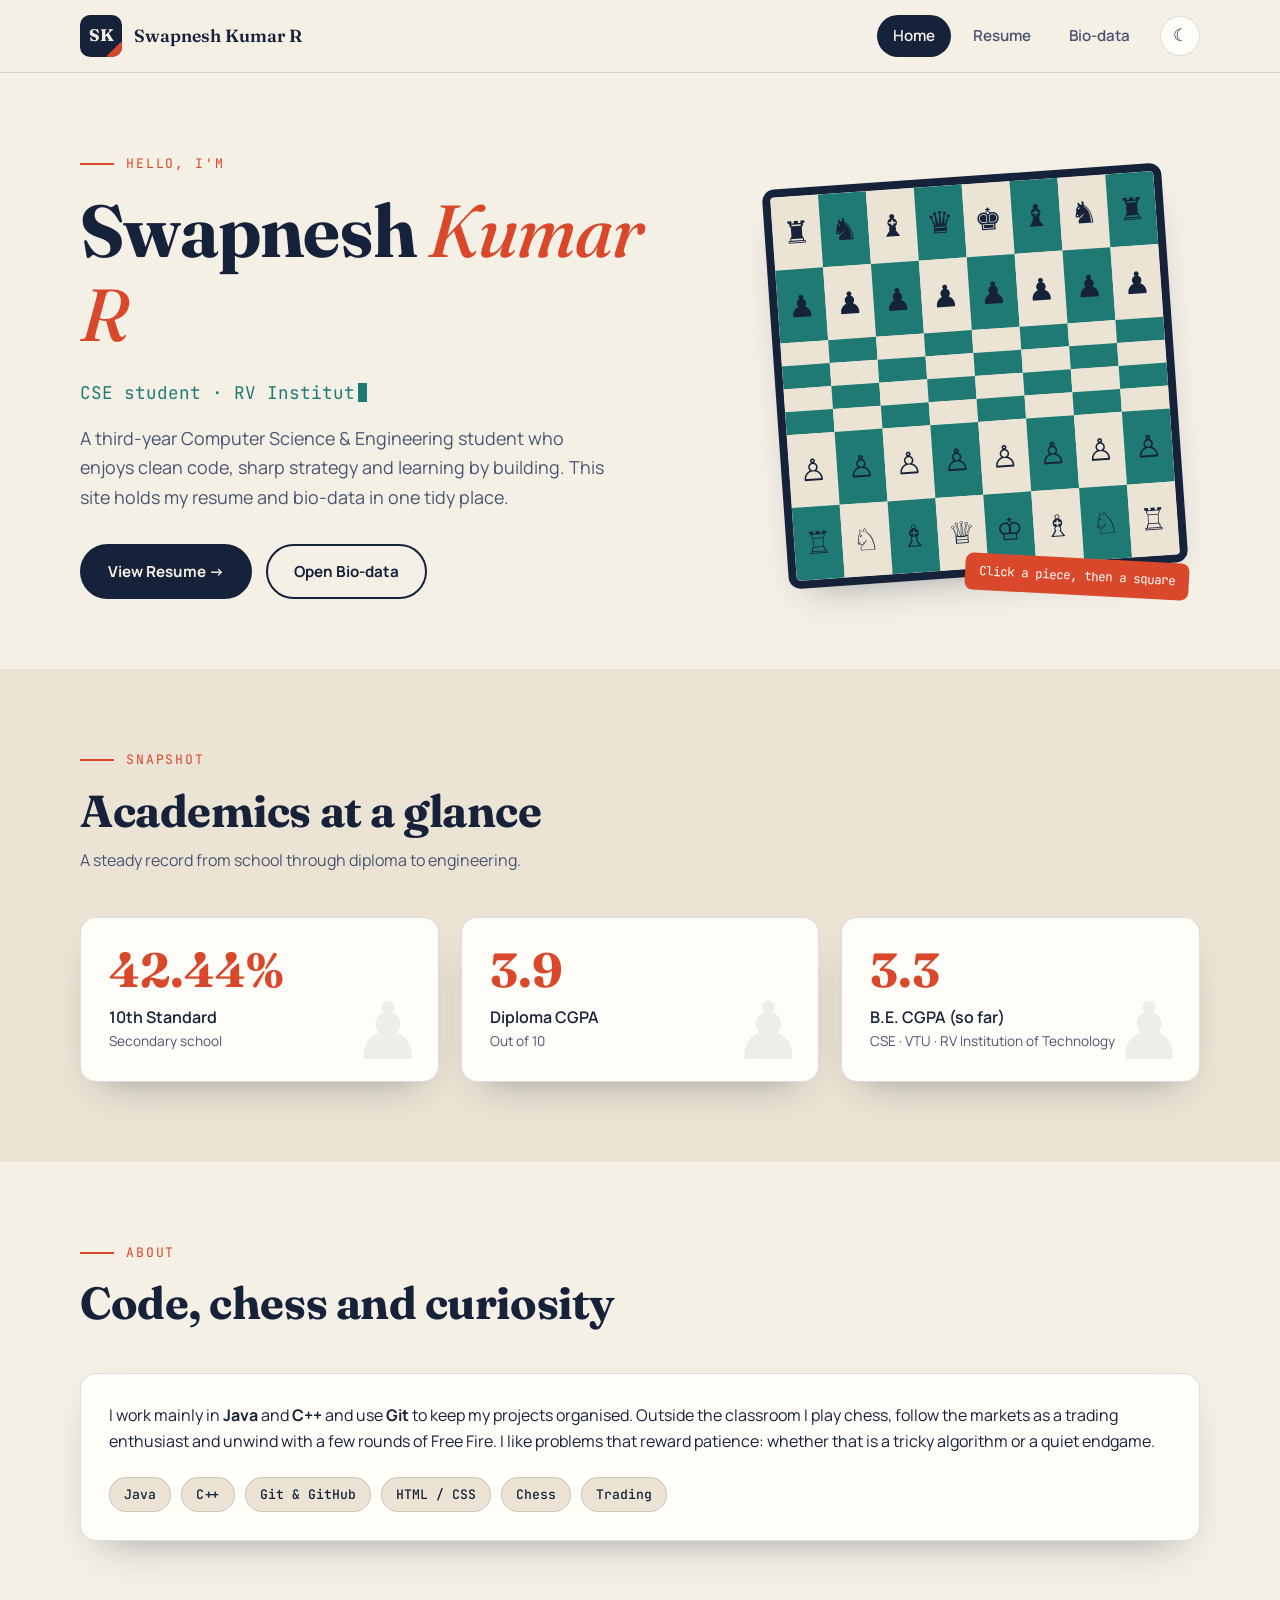
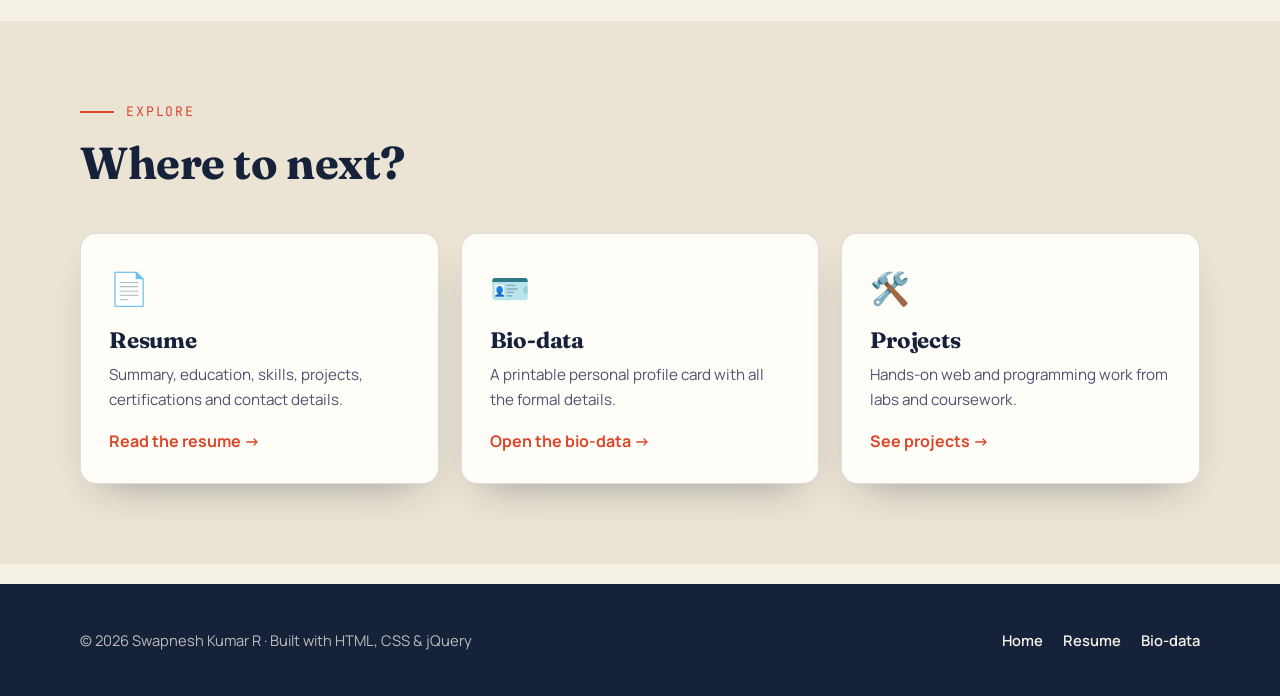
==== index.html @ 8de853ec "first commit" ====
<!DOCTYPE html>
<html lang="en">
<head>
  <meta charset="UTF-8">
  <meta name="viewport" content="width=device-width, initial-scale=1.0">
  <meta name="description" content="Personal website of Swapnesh Kumar R — CSE student, resume and bio-data.">
  <title>Swapnesh Kumar R — Home</title>
  <link rel="preconnect" href="https://fonts.googleapis.com">
  <link rel="preconnect" href="https://fonts.gstatic.com" crossorigin>
  <link href="https://fonts.googleapis.com/css2?family=Fraunces:ital,opsz,wght@0,9..144,500;0,9..144,700;1,9..144,500&family=JetBrains+Mono:wght@400;500&family=Manrope:wght@400;600;700&display=swap" rel="stylesheet">
  <link rel="stylesheet" href="style.css">
</head>
<body>

  <!-- ===== Header / Navigation ===== -->
  <header class="site-header">
    <div class="container nav-wrap">
      <a class="brand" href="index.html">
        <span class="brand-mark">SK</span>
        <span class="brand-name">Swapnesh Kumar R</span>
      </a>
      <button class="nav-toggle" aria-label="Toggle navigation" aria-expanded="false">
        <span></span><span></span><span></span>
      </button>
      <nav class="main-nav">
        <a class="nav-link" href="index.html">Home</a>
        <a class="nav-link" href="resume.html">Resume</a>
        <a class="nav-link" href="biodata.html">Bio-data</a>
        <button class="theme-toggle" aria-label="Toggle dark mode">☾</button>
      </nav>
    </div>
  </header>

  <main>
    <!-- ===== Hero ===== -->
    <section class="hero">
      <div class="container hero-grid">
        <div>
          <div class="eyebrow">Hello, I'm</div>
          <h1>Swapnesh <em>Kumar R</em></h1>
          <p class="typed-line"><span id="typed"></span><span class="cursor"></span></p>
          <p class="lead">
            A third-year Computer Science &amp; Engineering student who enjoys clean code,
            sharp strategy and learning by building. This site holds my resume and
            bio-data in one tidy place.
          </p>
          <div class="hero-actions">
            <a class="btn btn-primary" href="resume.html">View Resume →</a>
            <a class="btn btn-ghost" href="biodata.html">Open Bio-data</a>
          </div>
        </div>

        <div class="board-wrap">
          <div class="board" id="board" aria-label="Decorative interactive chessboard"></div>
          <span class="board-tag">Click a piece, then a square</span>
        </div>
      </div>
    </section>

    <!-- ===== Academic snapshot ===== -->
    <section class="section alt">
      <div class="container">
        <div class="section-head reveal">
          <div class="eyebrow">Snapshot</div>
          <h2>Academics at a glance</h2>
          <p>A steady record from school through diploma to engineering.</p>
        </div>

        <div class="stats">
          <div class="card stat reveal">
            <div class="num" data-count="94.72" data-suffix="%">0%</div>
            <div class="label">10th Standard</div>
            <div class="sub">Secondary school</div>
          </div>
          <div class="card stat reveal">
            <div class="num" data-count="8.9">0</div>
            <div class="label">Diploma CGPA</div>
            <div class="sub">Out of 10</div>
          </div>
          <div class="card stat reveal">
            <div class="num" data-count="7.6">0</div>
            <div class="label">B.E. CGPA (so far)</div>
            <div class="sub">CSE · VTU · RV Institution of Technology</div>
          </div>
        </div>
      </div>
    </section>

    <!-- ===== About ===== -->
    <section class="section">
      <div class="container">
        <div class="section-head reveal">
          <div class="eyebrow">About</div>
          <h2>Code, chess and curiosity</h2>
        </div>
        <div class="card reveal">
          <p>
            I work mainly in <strong>Java</strong> and <strong>C++</strong> and use
            <strong>Git</strong> to keep my projects organised. Outside the classroom I play
            chess, follow the markets as a trading enthusiast and unwind with a few rounds
            of Free Fire. I like problems that reward patience: whether that is a tricky
            algorithm or a quiet endgame.
          </p>
          <div class="chip-row">
            <span class="chip">Java</span>
            <span class="chip">C++</span>
            <span class="chip">Git &amp; GitHub</span>
            <span class="chip">HTML / CSS</span>
            <span class="chip">Chess</span>
            <span class="chip">Trading</span>
          </div>
        </div>
      </div>
    </section>

    <!-- ===== Explore ===== -->
    <section class="section alt">
      <div class="container">
        <div class="section-head reveal">
          <div class="eyebrow">Explore</div>
          <h2>Where to next?</h2>
        </div>
        <div class="link-grid">
          <a class="card link-card reveal" href="resume.html">
            <div class="icon">📄</div>
            <h3>Resume</h3>
            <p>Summary, education, skills, projects, certifications and contact details.</p>
            <span class="go">Read the resume →</span>
          </a>
          <a class="card link-card reveal" href="biodata.html">
            <div class="icon">🪪</div>
            <h3>Bio-data</h3>
            <p>A printable personal profile card with all the formal details.</p>
            <span class="go">Open the bio-data →</span>
          </a>
          <a class="card link-card reveal" href="resume.html#projects">
            <div class="icon">🛠️</div>
            <h3>Projects</h3>
            <p>Hands-on web and programming work from labs and coursework.</p>
            <span class="go">See projects →</span>
          </a>
        </div>
      </div>
    </section>
  </main>

  <footer class="site-footer">
    <div class="container footer-grid">
      <p>© <span id="year">2026</span> Swapnesh Kumar R · Built with HTML, CSS &amp; jQuery</p>
      <nav class="footer-links">
        <a href="index.html">Home</a>
        <a href="resume.html">Resume</a>
        <a href="biodata.html">Bio-data</a>
      </nav>
    </div>
  </footer>

  <script src="https://code.jquery.com/jquery-3.7.1.min.js"></script>
  <script src="script.js"></script>
</body>
</html>
---- style.css ----
/* =========================================================
   Swapnesh Kumar R — Personal Site
   Theme: "Ink & Paper" — warm paper, deep ink navy,
   vermilion accent, with a chessboard motif.
   ========================================================= */

:root {
  --paper: #f5f0e6;
  --paper-2: #ebe4d4;
  --card: #fffdf8;
  --ink: #16213a;
  --ink-soft: #4a5470;
  --accent: #d9482b;
  --accent-dark: #b23a21;
  --teal: #1f7a74;
  --gold: #c9972b;
  --line: rgba(22, 33, 58, 0.14);
  --shadow: 0 18px 40px -22px rgba(22, 33, 58, 0.45);
  --radius: 16px;
  --font-display: "Fraunces", Georgia, serif;
  --font-body: "Manrope", system-ui, sans-serif;
  --font-mono: "JetBrains Mono", ui-monospace, monospace;
}

[data-theme="dark"] {
  --paper: #0f1626;
  --paper-2: #151e33;
  --card: #1a243c;
  --ink: #f2ecdf;
  --ink-soft: #aab3c9;
  --accent: #ff6a47;
  --accent-dark: #ff8a6d;
  --teal: #4cc2b8;
  --gold: #e6b84a;
  --line: rgba(242, 236, 223, 0.14);
  --shadow: 0 18px 40px -22px rgba(0, 0, 0, 0.8);
}

* { box-sizing: border-box; margin: 0; padding: 0; }
html { scroll-behavior: smooth; }

body {
  font-family: var(--font-body);
  background: var(--paper);
  color: var(--ink);
  line-height: 1.65;
  transition: background 0.35s ease, color 0.35s ease;
  -webkit-font-smoothing: antialiased;
}

img { max-width: 100%; display: block; }
a { color: inherit; text-decoration: none; }
ul { list-style: none; }

.container { width: min(1120px, 92%); margin-inline: auto; }

h1, h2, h3, h4 {
  font-family: var(--font-display);
  line-height: 1.15;
  letter-spacing: -0.01em;
}

/* ---------- Scroll progress + back to top ---------- */
.progress-bar {
  position: fixed; top: 0; left: 0; height: 3px; width: 0;
  background: linear-gradient(90deg, var(--accent), var(--gold));
  z-index: 200;
}

.to-top {
  position: fixed; right: 22px; bottom: 22px;
  width: 46px; height: 46px; border-radius: 50%;
  border: 1px solid var(--line);
  background: var(--ink); color: var(--paper);
  font-size: 1.2rem; cursor: pointer;
  opacity: 0; transform: translateY(14px); pointer-events: none;
  transition: opacity 0.3s, transform 0.3s, background 0.2s;
  z-index: 150;
}
.to-top.show { opacity: 1; transform: none; pointer-events: auto; }
.to-top:hover { background: var(--accent); }

/* ---------- Header / nav ---------- */
.site-header {
  position: sticky; top: 0; z-index: 100;
  background: color-mix(in srgb, var(--paper) 88%, transparent);
  backdrop-filter: blur(10px);
  border-bottom: 1px solid var(--line);
}
.nav-wrap {
  display: flex; align-items: center; justify-content: space-between;
  height: 72px; gap: 20px;
}
.brand { display: flex; align-items: center; gap: 12px; }
.brand-mark {
  display: grid; place-items: center;
  width: 42px; height: 42px; border-radius: 10px;
  background: var(--ink); color: var(--paper);
  font-family: var(--font-display); font-weight: 700; font-size: 1.05rem;
  position: relative; overflow: hidden;
}
.brand-mark::after {
  content: ""; position: absolute; right: -9px; bottom: -9px;
  width: 20px; height: 20px; background: var(--accent);
  transform: rotate(45deg);
}
.brand-name { font-family: var(--font-display); font-weight: 600; font-size: 1.1rem; }

.main-nav { display: flex; align-items: center; gap: 6px; }
.nav-link {
  padding: 8px 16px; border-radius: 999px;
  font-weight: 600; font-size: 0.95rem; color: var(--ink-soft);
  transition: color 0.2s, background 0.2s;
}
.nav-link:hover { color: var(--ink); background: var(--paper-2); }
.nav-link.active { color: var(--paper); background: var(--ink); }

.theme-toggle {
  margin-left: 8px; width: 40px; height: 40px; border-radius: 50%;
  border: 1px solid var(--line); background: var(--card);
  color: var(--ink); cursor: pointer; font-size: 1.05rem;
  transition: transform 0.3s;
}
.theme-toggle:hover { transform: rotate(25deg); }

.nav-toggle {
  display: none; flex-direction: column; gap: 5px;
  background: none; border: 0; cursor: pointer; padding: 8px;
}
.nav-toggle span {
  width: 24px; height: 2px; background: var(--ink);
  transition: transform 0.3s, opacity 0.3s;
}
.nav-toggle.open span:nth-child(1) { transform: translateY(7px) rotate(45deg); }
.nav-toggle.open span:nth-child(2) { opacity: 0; }
.nav-toggle.open span:nth-child(3) { transform: translateY(-7px) rotate(-45deg); }

/* ---------- Buttons & chips ---------- */
.btn {
  display: inline-flex; align-items: center; gap: 8px;
  padding: 13px 26px; border-radius: 999px;
  font-weight: 700; font-size: 0.95rem; cursor: pointer;
  border: 2px solid var(--ink);
  transition: transform 0.2s, background 0.2s, color 0.2s, box-shadow 0.2s;
}
.btn:hover { transform: translateY(-3px); box-shadow: 0 10px 0 -4px var(--accent); }
.btn-primary { background: var(--ink); color: var(--paper); }
.btn-ghost { background: transparent; color: var(--ink); }

.chip {
  display: inline-block; padding: 6px 14px; border-radius: 999px;
  background: var(--paper-2); border: 1px solid var(--line);
  font-family: var(--font-mono); font-size: 0.82rem; font-weight: 500;
  transition: background 0.2s, color 0.2s, transform 0.2s;
}
.chip:hover { background: var(--accent); color: #fff; transform: translateY(-2px); }

.eyebrow {
  font-family: var(--font-mono); font-size: 0.82rem;
  letter-spacing: 0.14em; text-transform: uppercase; color: var(--accent);
  display: flex; align-items: center; gap: 12px; margin-bottom: 14px;
}
.eyebrow::before { content: ""; width: 34px; height: 2px; background: var(--accent); }

/* ---------- Hero (home) ---------- */
.hero { padding: 80px 0 70px; position: relative; overflow: hidden; }
.hero-grid {
  display: grid; grid-template-columns: 1.15fr 0.85fr;
  gap: 60px; align-items: center;
}
.hero h1 { font-size: clamp(2.6rem, 6vw, 4.6rem); font-weight: 700; }
.hero h1 em { font-style: italic; color: var(--accent); font-weight: 500; }
.typed-line {
  margin: 20px 0 14px; font-family: var(--font-mono);
  font-size: 1.1rem; color: var(--teal); min-height: 1.8em;
}
.cursor { display: inline-block; width: 9px; height: 1.1em; background: var(--teal);
  margin-left: 3px; vertical-align: -3px; animation: blink 1s steps(1) infinite; }
@keyframes blink { 50% { opacity: 0; } }
.hero p.lead { font-size: 1.12rem; color: var(--ink-soft); max-width: 540px; }
.hero-actions { display: flex; flex-wrap: wrap; gap: 14px; margin-top: 32px; }

/* chessboard motif */
.board-wrap { position: relative; justify-self: center; }
.board {
  display: grid; grid-template-columns: repeat(8, 1fr);
  width: min(400px, 82vw); aspect-ratio: 1;
  border: 8px solid var(--ink); border-radius: 12px;
  box-shadow: var(--shadow); overflow: hidden;
  transform: rotate(-4deg); transition: transform 0.5s ease;
}
.board:hover { transform: rotate(0deg) scale(1.02); }
.sq { display: grid; place-items: center; font-size: clamp(1rem, 3.4vw, 1.9rem); user-select: none; }
.sq.light { background: var(--paper-2); }
.sq.dark { background: var(--teal); }
.sq.piece { cursor: pointer; transition: transform 0.2s; }
.sq.piece:hover { transform: scale(1.25); }
.board-tag {
  position: absolute; right: -14px; bottom: -18px;
  background: var(--accent); color: #fff;
  font-family: var(--font-mono); font-size: 0.78rem;
  padding: 8px 14px; border-radius: 8px; transform: rotate(3deg);
  box-shadow: var(--shadow);
}

/* ---------- Sections ---------- */
.section { padding: 80px 0; }
.section.alt { background: var(--paper-2); }
.section-head { max-width: 640px; margin-bottom: 44px; }
.section-head h2 { font-size: clamp(1.9rem, 4vw, 2.8rem); }
.section-head p { color: var(--ink-soft); margin-top: 10px; }

.card {
  background: var(--card); border: 1px solid var(--line);
  border-radius: var(--radius); padding: 28px; box-shadow: var(--shadow);
}

/* stats */
.stats { display: grid; grid-template-columns: repeat(3, 1fr); gap: 22px; }
.stat { text-align: left; position: relative; overflow: hidden; }
.stat .num { font-family: var(--font-display); font-size: 3rem; font-weight: 700; color: var(--accent); line-height: 1; }
.stat .label { margin-top: 10px; font-weight: 600; }
.stat .sub { font-size: 0.85rem; color: var(--ink-soft); }
.stat::after {
  content: "♟"; position: absolute; right: 14px; bottom: -14px;
  font-size: 5rem; opacity: 0.07;
}

/* link cards */
.link-grid { display: grid; grid-template-columns: repeat(3, 1fr); gap: 22px; }
.link-card { display: block; transition: transform 0.25s, border-color 0.25s; }
.link-card:hover { transform: translateY(-8px); border-color: var(--accent); }
.link-card .icon { font-size: 2rem; margin-bottom: 14px; }
.link-card h3 { font-size: 1.4rem; margin-bottom: 8px; }
.link-card p { color: var(--ink-soft); font-size: 0.95rem; }
.link-card .go { display: inline-block; margin-top: 16px; font-weight: 700; color: var(--accent); }

/* ---------- Page banner (inner pages) ---------- */
.page-banner { padding: 64px 0 40px; border-bottom: 1px solid var(--line); }
.page-banner h1 { font-size: clamp(2.2rem, 5vw, 3.6rem); }
.page-banner p { color: var(--ink-soft); max-width: 560px; margin-top: 10px; }
.banner-actions { margin-top: 24px; display: flex; gap: 12px; flex-wrap: wrap; }

/* ---------- Resume ---------- */
.resume-layout { display: grid; grid-template-columns: 300px 1fr; gap: 40px; padding: 60px 0 90px; }
.side-stack { display: grid; gap: 24px; align-content: start; position: sticky; top: 96px; height: fit-content; }
.side-stack h3 { font-size: 1.2rem; margin-bottom: 14px; }
.contact-list li { display: flex; gap: 10px; padding: 8px 0; font-size: 0.92rem; border-bottom: 1px dashed var(--line); word-break: break-word; }
.contact-list li:last-child { border: 0; }
.contact-list b { min-width: 24px; }

.main-stack section { margin-bottom: 52px; }
.main-stack h2 { font-size: 1.8rem; margin-bottom: 22px; display: flex; align-items: center; gap: 14px; }
.main-stack h2::after { content: ""; flex: 1; height: 1px; background: var(--line); }

.timeline { position: relative; padding-left: 30px; }
.timeline::before { content: ""; position: absolute; left: 7px; top: 6px; bottom: 6px; width: 2px; background: var(--line); }
.t-item { position: relative; margin-bottom: 28px; }
.t-item::before {
  content: ""; position: absolute; left: -30px; top: 6px;
  width: 16px; height: 16px; border-radius: 50%;
  background: var(--paper); border: 3px solid var(--accent);
}
.t-item h3 { font-size: 1.25rem; }
.t-meta { font-family: var(--font-mono); font-size: 0.8rem; color: var(--teal); margin: 4px 0 8px; }
.t-item p, .t-item li { color: var(--ink-soft); font-size: 0.97rem; }
.t-item ul { list-style: disc; padding-left: 18px; margin-top: 6px; }
.placeholder-note {
  display: inline-block; font-family: var(--font-mono); font-size: 0.72rem;
  background: var(--gold); color: #1b1405; padding: 2px 8px; border-radius: 4px; margin-left: 8px; vertical-align: middle;
}

/* skills */
.skill { margin-bottom: 18px; }
.skill-top { display: flex; justify-content: space-between; font-weight: 700; font-size: 0.95rem; margin-bottom: 6px; }
.skill-track { height: 10px; background: var(--paper-2); border-radius: 99px; overflow: hidden; border: 1px solid var(--line); }
.skill-fill {
  height: 100%; width: 0; border-radius: 99px;
  background: linear-gradient(90deg, var(--teal), var(--accent));
  transition: width 1.4s cubic-bezier(0.22, 1, 0.36, 1);
}
.chip-row { display: flex; flex-wrap: wrap; gap: 10px; margin-top: 22px; }

/* projects / certs */
.proj-grid { display: grid; grid-template-columns: repeat(2, 1fr); gap: 20px; }
.proj { transition: transform 0.25s; }
.proj:hover { transform: translateY(-6px) rotate(-0.4deg); }
.proj h3 { font-size: 1.15rem; margin-bottom: 6px; }
.proj p { color: var(--ink-soft); font-size: 0.93rem; margin-bottom: 14px; }
.cert-list li { display: flex; justify-content: space-between; gap: 14px; padding: 14px 0; border-bottom: 1px solid var(--line); }
.cert-list li:last-child { border: 0; }
.cert-list span { font-family: var(--font-mono); font-size: 0.8rem; color: var(--ink-soft); white-space: nowrap; }

/* ---------- Bio-data ---------- */
.bio-wrap { padding: 50px 0 90px; }
.bio-card {
  background: var(--card); border: 1px solid var(--line);
  border-radius: 6px; box-shadow: var(--shadow);
  max-width: 880px; margin-inline: auto; position: relative; overflow: hidden;
}
.bio-card::before {
  content: ""; display: block; height: 14px;
  background: repeating-linear-gradient(90deg, var(--ink) 0 28px, var(--paper-2) 28px 56px);
}
.bio-head { display: flex; gap: 28px; align-items: center; padding: 34px 40px 24px; border-bottom: 2px solid var(--ink); }
.avatar {
  width: 130px; height: 150px; flex-shrink: 0; border-radius: 8px;
  display: grid; place-items: center; text-align: center;
  background: linear-gradient(145deg, var(--teal), var(--ink));
  color: #fff; font-family: var(--font-display); font-size: 2.8rem; font-weight: 700;
  border: 4px solid var(--card); outline: 2px solid var(--ink);
}
.bio-head h2 { font-size: 2rem; }
.bio-head .role { font-family: var(--font-mono); color: var(--accent); font-size: 0.9rem; margin: 4px 0; }
.bio-head .tagline { color: var(--ink-soft); font-size: 0.95rem; }
.stamp {
  margin-left: auto; align-self: flex-start; border: 2px solid var(--accent); color: var(--accent);
  padding: 4px 12px; font-family: var(--font-mono); font-size: 0.75rem; letter-spacing: 0.1em;
  transform: rotate(6deg); border-radius: 4px; text-transform: uppercase;
}
.bio-body { padding: 10px 40px 34px; }
.bio-group h3 {
  font-size: 0.8rem; font-family: var(--font-mono); text-transform: uppercase;
  letter-spacing: 0.15em; color: var(--teal); margin: 26px 0 8px;
}
.bio-table { width: 100%; border-collapse: collapse; }
.bio-table th, .bio-table td { text-align: left; padding: 11px 6px; border-bottom: 1px dashed var(--line); font-size: 0.97rem; vertical-align: top; }
.bio-table th { width: 34%; color: var(--ink-soft); font-weight: 600; }
.bio-table td { font-weight: 600; }
.bio-foot { padding: 0 40px 36px; display: flex; justify-content: space-between; align-items: flex-end; gap: 20px; flex-wrap: wrap; }
.declaration { max-width: 480px; font-size: 0.9rem; color: var(--ink-soft); }
.signature { text-align: center; min-width: 200px; }
.signature .sig-line { border-bottom: 2px solid var(--ink); height: 40px; margin-bottom: 6px; font-family: var(--font-display); font-style: italic; font-size: 1.5rem; }

/* ---------- Footer ---------- */
.site-footer { background: var(--ink); color: var(--paper); padding: 44px 0; margin-top: 20px; }
[data-theme="dark"] .site-footer { background: #0a0f1c; color: #f2ecdf; }
.footer-grid { display: flex; justify-content: space-between; gap: 20px; flex-wrap: wrap; align-items: center; }
.footer-grid p { opacity: 0.75; font-size: 0.92rem; }
.footer-links { display: flex; gap: 20px; font-weight: 600; font-size: 0.92rem; }
.footer-links a:hover { color: var(--gold); }

/* ---------- Reveal animation ---------- */
.reveal { opacity: 0; transform: translateY(28px); transition: opacity 0.8s ease, transform 0.8s ease; }
.reveal.in { opacity: 1; transform: none; }

/* ---------- Responsive ---------- */
@media (max-width: 920px) {
  .hero-grid { grid-template-columns: 1fr; }
  .board-wrap { order: -1; }
  .resume-layout { grid-template-columns: 1fr; }
  .side-stack { position: static; }
  .stats, .link-grid { grid-template-columns: 1fr; }
}

@media (max-width: 760px) {
  .nav-toggle { display: flex; }
  .main-nav {
    position: absolute; top: 72px; left: 0; right: 0;
    flex-direction: column; align-items: stretch; gap: 4px;
    background: var(--paper); padding: 14px 4% 20px;
    border-bottom: 1px solid var(--line);
    max-height: 0; overflow: hidden; opacity: 0; padding-block: 0;
    transition: max-height 0.4s ease, opacity 0.3s ease, padding 0.3s ease;
  }
  .main-nav.open { max-height: 360px; opacity: 1; padding-block: 14px 20px; }
  .nav-link { text-align: center; padding: 12px; }
  .theme-toggle { margin: 6px auto 0; }
  .proj-grid { grid-template-columns: 1fr; }
  .bio-head { flex-direction: column; text-align: center; padding: 28px 22px 20px; }
  .stamp { margin: 0; align-self: center; }
  .bio-body, .bio-foot { padding-inline: 22px; }
  .bio-table th { width: 40%; }
  .hero { padding-top: 50px; }
}

/* ---------- Print (bio-data & resume) ---------- */
@media print {
  .site-header, .site-footer, .to-top, .progress-bar, .banner-actions, .page-banner p { display: none !important; }
  body { background: #fff; color: #000; }
  .bio-card, .card { box-shadow: none; border: 1px solid #999; }
  .reveal { opacity: 1 !important; transform: none !important; }
  .skill-fill { transition: none; }
}
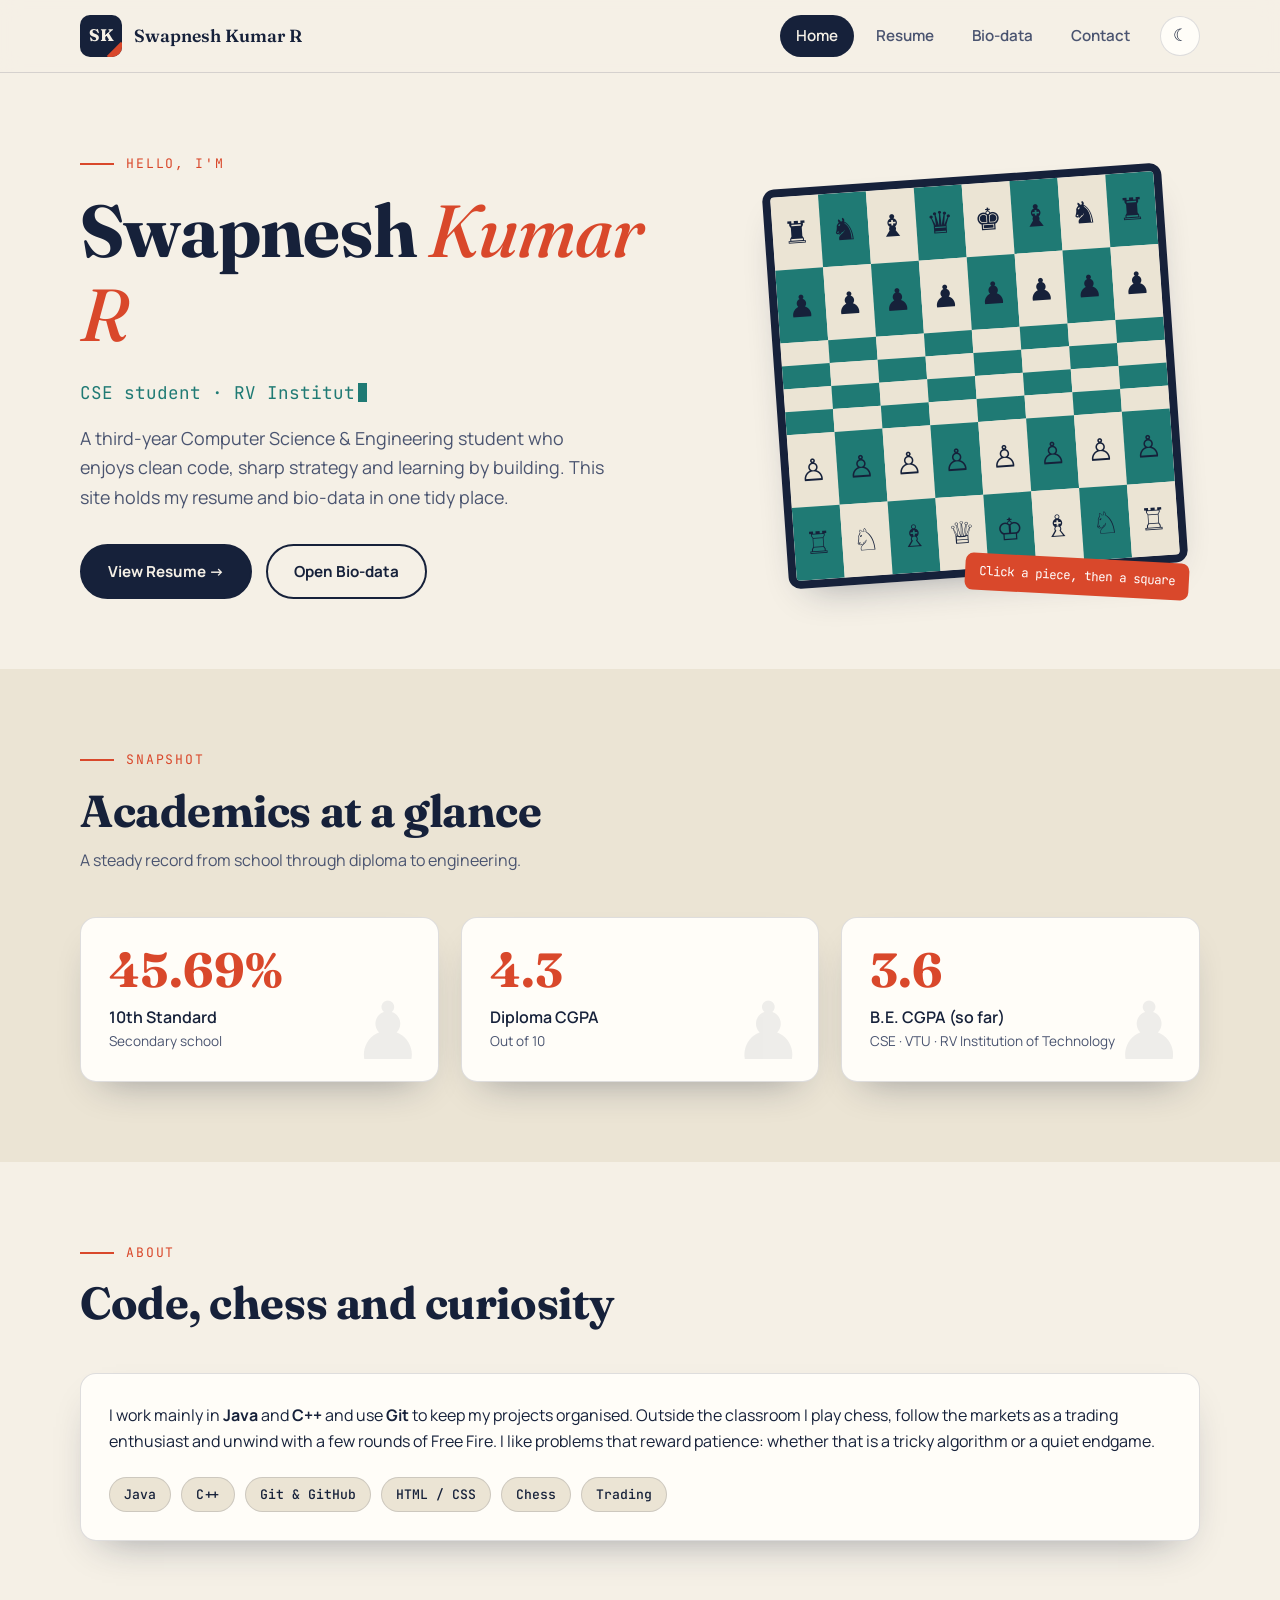
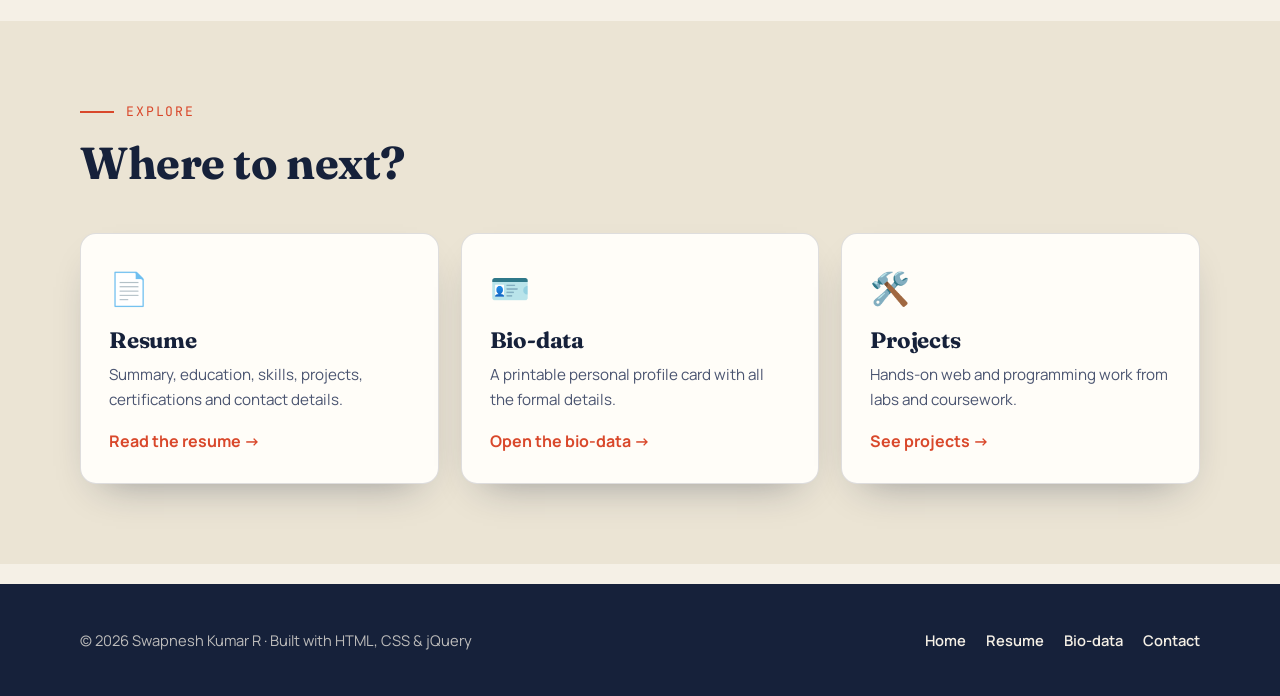
==== commit 8faf8897: "Added contact page (program 6)" ====
--- a/index.html
+++ b/index.html
@@ -26,6 +26,7 @@
         <a class="nav-link" href="index.html">Home</a>
         <a class="nav-link" href="resume.html">Resume</a>
         <a class="nav-link" href="biodata.html">Bio-data</a>
+        <a class="nav-link" href="contact.html">Contact</a>
         <button class="theme-toggle" aria-label="Toggle dark mode">☾</button>
       </nav>
     </div>
@@ -151,6 +152,7 @@
         <a href="index.html">Home</a>
         <a href="resume.html">Resume</a>
         <a href="biodata.html">Bio-data</a>
+        <a href="contact.html">Contact</a>
       </nav>
     </div>
   </footer>
--- a/style.css
+++ b/style.css
@@ -382,3 +382,69 @@
   .reveal { opacity: 1 !important; transform: none !important; }
   .skill-fill { transition: none; }
 }
+
+/* =========================================================
+   Contact page
+   ========================================================= */
+.contact-layout {
+  display: grid; grid-template-columns: 0.9fr 1.1fr;
+  gap: 36px; padding: 60px 0 90px; align-items: start;
+}
+.contact-info { display: grid; gap: 18px; }
+.contact-item { display: flex; gap: 18px; align-items: flex-start; padding: 22px 24px; transition: transform 0.25s, border-color 0.25s; }
+.contact-item:hover { transform: translateX(6px); border-color: var(--accent); }
+.ci-icon {
+  flex-shrink: 0; width: 48px; height: 48px; border-radius: 12px;
+  display: grid; place-items: center; font-size: 1.3rem;
+  background: var(--ink); color: var(--paper);
+}
+.contact-item h3 { font-size: 1.1rem; margin-bottom: 4px; }
+.contact-item p { color: var(--ink-soft); font-size: 0.95rem; word-break: break-word; }
+.contact-item a { color: var(--accent); font-weight: 600; }
+.contact-item a:hover { text-decoration: underline; }
+
+.mini-btn {
+  margin-top: 10px; padding: 4px 14px; border-radius: 999px; cursor: pointer;
+  border: 1px solid var(--line); background: var(--paper-2); color: var(--ink);
+  font-family: var(--font-mono); font-size: 0.75rem; transition: background 0.2s, color 0.2s;
+}
+.mini-btn:hover { background: var(--accent); color: #fff; }
+
+.avail { display: flex; gap: 14px; align-items: center; padding: 18px 24px; border-style: dashed; box-shadow: none; }
+.avail p { color: var(--ink-soft); font-size: 0.9rem; }
+.dot {
+  width: 12px; height: 12px; border-radius: 50%; background: #2fb36d; flex-shrink: 0;
+  box-shadow: 0 0 0 0 rgba(47, 179, 109, 0.6); animation: pulse 1.8s infinite;
+}
+@keyframes pulse {
+  70% { box-shadow: 0 0 0 12px rgba(47, 179, 109, 0); }
+  100% { box-shadow: 0 0 0 0 rgba(47, 179, 109, 0); }
+}
+
+.form-card { padding: 36px; }
+.form-card h2 { font-size: 1.9rem; }
+.form-sub { color: var(--ink-soft); font-size: 0.93rem; margin: 6px 0 24px; }
+.field { margin-bottom: 18px; }
+.field label { display: flex; justify-content: space-between; font-weight: 700; font-size: 0.9rem; margin-bottom: 6px; }
+.field label small { font-family: var(--font-mono); font-weight: 400; color: var(--ink-soft); }
+.field input, .field select, .field textarea {
+  width: 100%; padding: 13px 16px; border-radius: 12px;
+  border: 1.5px solid var(--line); background: var(--paper);
+  color: var(--ink); font-family: var(--font-body); font-size: 0.97rem;
+  transition: border-color 0.2s, box-shadow 0.2s;
+}
+.field textarea { resize: vertical; min-height: 130px; }
+.field input:focus, .field select:focus, .field textarea:focus {
+  outline: none; border-color: var(--teal); box-shadow: 0 0 0 4px rgba(31, 122, 116, 0.18);
+}
+.field.invalid input, .field.invalid textarea { border-color: var(--accent); }
+.err { display: block; min-height: 0; margin-top: 5px; font-size: 0.82rem; color: var(--accent); font-weight: 600; }
+.form-status { margin-top: 16px; font-weight: 600; color: var(--teal); min-height: 1.4em; }
+
+@media (max-width: 920px) {
+  .contact-layout { grid-template-columns: 1fr; }
+  .form-card { padding: 26px 22px; }
+}
+@media print {
+  .form-card, .avail { display: none !important; }
+}
